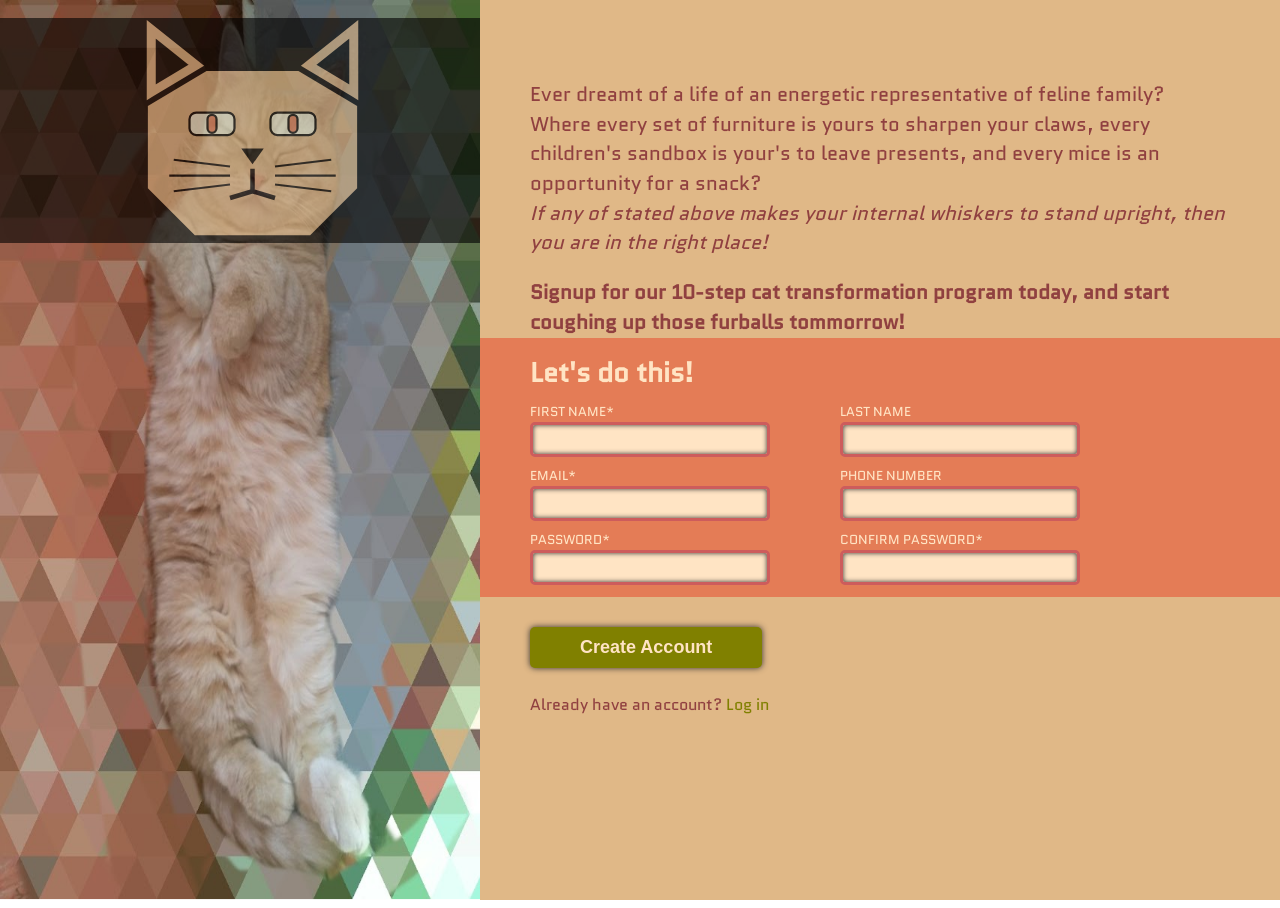
==== index.html @ 719091dd "Modify Logo placement to fit background image" ====
<!DOCTYPE html>
<html lang="en">
<head>
    <meta charset="UTF-8">
    <meta name="viewport" content="width=device-width, initial-scale=1.0">
    <title>Form A Cat</title>
    <link rel="stylesheet" href="styles.css">
    <script type="module" src="script.js"></script>
</head>
<body>
    <div class="left">
        <img src="media/images/SLEEP.png" alt="An image of a beautiful orange cat peacefully sleeping in a bed">
        <div class="logo">
            <h1>FORM -</h1>
            <svg class="cat" viewBox="0 0 100 100">
                <polygon points=
                "
                    25,95                       
                    75,95
                    95,75
                    95,40
                    70,25
                    30,25
                     5,40
                     5,75 
                "
                fill="#e0b887" stroke="#e0b887" stroke-width="3"/>
                <polygon points=
                "
                    95,33
                    75,21 
                    95,5
                "
                fill="none" stroke="#e0b887" stroke-width="4"/>
                <polygon points=
                "
                    5,33
                    25,21 
                    5,5
                "
                fill="none" stroke="#e0b887" stroke-width="4"/>
                <rect class="eye right" x="22" y="42" fill="#f5f5dc" stroke="#000" stroke-width="1" width="20" height="10" rx="3" />
                <rect class="eye left" x="58" y="42" fill="#f5f5dc" stroke="#000" stroke-width="1" width="20" height="10" rx="3" />
                <rect class="iris right" x="30" y="43" fill="#e47c56" stroke="#000" stroke-width="1" width="4" height="8" rx="2" />
                <rect class="iris left" x="66" y="43" fill="#e47c56" stroke="#000" stroke-width="1" width="4" height="8" rx="2" />
                <polygon points=
                "
                    50,65
                    45,58
                    55,58
                "/>
                <path d=
                "
                    M50 67
                    V77
                    L40 80
                    M50 77
                    L60 80
                " fill="none" stroke="black" stroke-width="2"/>
                <line x1="40" y1="66" x2="15" y2="63" stroke="black" stroke-width="1"/>
                <line x1="40" y1="70" x2="13" y2="70" stroke="black" stroke-width="1"/>
                <line x1="40" y1="74" x2="15" y2="77" stroke="black" stroke-width="1"/>
                <line x1="60" y1="66" x2="85" y2="63" stroke="black" stroke-width="1"/>
                <line x1="60" y1="70" x2="87" y2="70" stroke="black" stroke-width="1"/>
                <line x1="60" y1="74" x2="85" y2="77" stroke="black" stroke-width="1"/>

            </svg>
            <h1>- CAT</h1>
        </div>
    </div>
    <main class="right">
        <div class="description">
            <p>Ever dreamt of a life of an energetic representative of feline family?</p>
            <p>Where every set of furniture is yours to sharpen your claws, every children's sandbox is your's to leave presents, and every mice is an opportunity for a snack?<p>
            <p class="conclusion">If any of stated above makes your internal whiskers to stand upright, then you are in the right place!</p>
            
            <p class="call-to-action">Signup for our 10-step cat transformation program today, and start coughing up those furballs tommorrow!</p>
        </div>
        <section class="sign-up">
            <h2>Let's do this!</h2>
            <form id="sign-up-form" action="#" method="get">
                <ul class="column">
                    <li class="row">
                        <label for="first-name">FIRST NAME</label>
                        <input type="text" name="first-name" id="first-name" required>
                    </li>
                    <li class="row">
                        <label for="email">EMAIL</label>
                        <input type="email" name="email" id="email" required>
                    </li>
                    <li class="row">
                        <label for="password">PASSWORD</label>
                        <input type="password" name="password" id="password" required>
                    </li>
                </ul>
                <ul class="column">
                    <li class="row">
                        <label for="last-name">LAST NAME</label>
                        <input type="text" name="last-name" id="last-name">
                    </li>
                    <li class="row">
                        <label for="phone">PHONE NUMBER</label>
                        <input type="tel" name="phone" id="phone">
                    </li>
                    <li class="row">
                        <label for="password-confirm">CONFIRM PASSWORD</label>
                        <input type="password" name="password-confirm" id="password-confirm" required>
                    </li>
                </ul>
            </form>
        </section>
        <div class="control">
            <button type="submit" form="sign-up-form">Create Account</button>
            <p>
                Already have an account?
                <a href="http://" target="_blank" rel="noopener noreferrer">Log in</a>
            </p> 
        </div>
    </main>  
</body>
</html>
---- styles.css ----
@font-face
{
    font-family: "Bitcount";
    src:    url("/media/fonts/Bitcount.woff2") format("woff2"),
            url("/media/fonts/Bitcount.woff") format("woff"),
            url("/media/fonts/Bitcount.ttf") format("ttf");
    font-weight: normal;
    font-style: normal;
    font-display: swap;
}

@font-face
{
    font-family: "Quantico";
    src:    url("/media/fonts/Quantico.woff2") format("woff2"),
            url("/media/fonts/Quantico.woff") format("woff"),
            url("/media/fonts/Quantico.ttf") format("ttf");
    font-weight: normal;
    font-style: normal;
    font-display: swap;
}

:root
{
    --font-header: "Bitcount", "Roboto", "Arial", sans-serif;
    --font-regular: "Quantico", sans-serif;

    --bg-color-logo: #000;
    --bg-color-primary: #e0b887;
    --bg-color-secondary: #e47c56;
    --bg-color-secondary-dim: indianred;
    --bg-color-secondary-bright: #e49156;
    --bg-color-error: #e08787;

    --bg-color-button: olive;
    --bg-color-button-hover: rgb(161, 161, 1);
    --bg-color-button-active: rgb(88, 88, 1);

    --shadow-color: #323131;
    
    --font-color-primary: indianred;
    --font-color-primary-dim: rgb(144, 64, 64);
    --font-color-secondary: bisque;
    --font-color-secondary-dim: rgb(232, 208, 178);
    --font-color-secondary-bright: rgb(255, 255, 255);
    --font-color-error: rgb(81, 1, 1);
    --font-color-correct: rgb(132, 175, 81);

    box-sizing: border-box;
    font-family: var(--font-regular);
    font-size: 18px;
    line-height: 1.5;
}

*,
*::before,
*::after
{
    box-sizing: inherit;
    margin: 0;
    padding: 0;
    /* outline: 1px solid red; */
}

body
{
    height: 100vh;

    display: flex;
}

.left
{
    flex: 1 1 35%;
    background-color: var(--bg-color-primary);
    position: relative;
}

.left img
{
    width: 100%;
    height: 100%;
}

.logo
{
    padding-left:25px;
    width:100%;
    height:25%;
    position:absolute;  
    top: 2%;
    background-color: var(--bg-color-logo);
    opacity: 60%;
    display: flex;
    justify-content: center;
    align-items: center;
    gap: 30px;
}

.logo h1
{
    color: var(--font-color-primary);
    font-family: var(--font-header);
    font-size: 3rem;
}

.cat
{
    height: 100%;
}

.right
{
    flex: 1 1 60%;
    background-color: var(--bg-color-primary);
    display: flex;
    flex-direction: column;
}

.right > *
{
    padding-left: 50px;
}

.description,
.control
{
    flex: 1 1 35%;
}

.description
{
    padding-top: 80px;
    padding-right: 50px;
    font-size: 1.1rem;
    color: var(--font-color-primary-dim);
}

.description .conclusion
{
    font-style: italic;
}

.description .call-to-action
{
    margin-top: 20px;
    font-weight: bold;
}

.right .sign-up
{
    flex: 1 1 30%;
    padding-top: 15px;
    background-color: var(--bg-color-secondary);
    display: flex;
    flex-direction: column;
}

.sign-up h2
{
    font-size: 1.5rem;
    color: var(--font-color-secondary);
    padding: 0;
}

.sign-up form
{
    display: flex;
    justify-content: start;
    gap: 70px;
}

form .row
{
    text-decoration: none;
    display: flex;
    flex-direction: column;
}

form input
{
    width: 240px;
    font-size: 1.1rem;
    padding: 3px;
    border: 3px solid var(--font-color-primary);
    border-radius: 5px;
    background-color: var(--font-color-secondary);
    color: var(--font-color-primary);
    box-shadow: inset 0 0 5px var(--shadow-color);
}
form input:user-invalid
{
    box-shadow: 0 0 10px var(--font-color-error);
    background-color: var(--bg-color-error);
    color: var(--font-color-error);
}
form input:focus
{
    outline: 1px solid var(--font-color-primary);
    background-color: var(--bg-color-primary);
    color: var(--font-color-primary-dim);
}

label:has(+ input:required)::after
{
    content: "*";
}
label:has(+ input:user-invalid)
{
    color: var(--font-color-error);
}

form label
{
    font-size: 0.7rem;
    margin-top: 10px;
    color: var(--font-color-secondary);
}

.control
{
    padding-top: 30px;
    display: flex;
    align-items:start;  
    flex-direction: column;
    gap: 25px;
}

.control button
{
    padding: 10px 50px;
    font-size: 1rem;
    font-weight: bold;
    background-color: var(--bg-color-button);
    color: var(--font-color-secondary);
    border: none;
    border-radius: 5px;
    box-shadow: 0 0 6px var(--shadow-color);
}

.control button:hover
{
    background-color: var(--bg-color-button-hover);
    box-shadow: 0 0 9px var(--shadow-color);
    color: var(--font-color-secondary-bright);
}
.control button:active
{
    background-color: var(--bg-color-button-active);
    color: var(--font-color-secondary-dim);
    box-shadow: 0 0 3px var(--shadow-color);
}

.control p
{
    font-size: 0.9rem;
    color: var(--font-color-primary-dim)
}

.control a
{
    text-decoration: none;
    color: var(--bg-color-button);
}
.control a:hover
{
    color: var(--bg-color-button-hover);
}
.control a:active
{
    color: var(--bg-color-button-active);
}

@media(max-width: 1450px)
{
    .logo h1
    {
        display: none;
    }
}
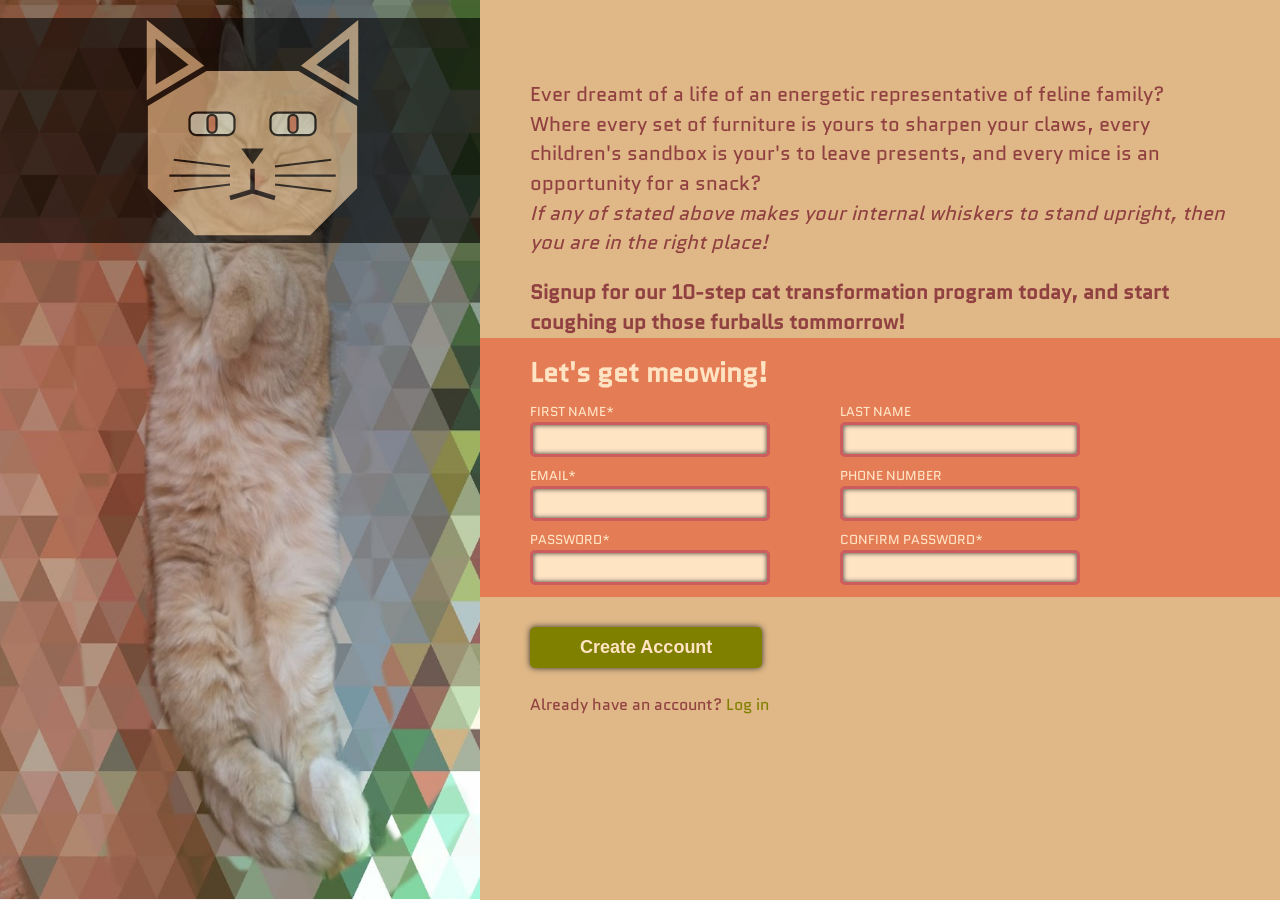
==== commit b82c6779: "Divide logic into a dedicated script files" ====
--- a/index.html
+++ b/index.html
@@ -5,7 +5,8 @@
     <meta name="viewport" content="width=device-width, initial-scale=1.0">
     <title>Form A Cat</title>
     <link rel="stylesheet" href="styles.css">
-    <script type="module" src="script.js"></script>
+    <script type="module" src="scripts/eye-movement.js"></script>
+    <script type="module" src="scripts/pwd-validation.js"></script>
 </head>
 <body>
     <div class="left">
@@ -77,12 +78,12 @@
             <p class="call-to-action">Signup for our 10-step cat transformation program today, and start coughing up those furballs tommorrow!</p>
         </div>
         <section class="sign-up">
-            <h2>Let's do this!</h2>
+            <h2>Let's get meowing!</h2>
             <form id="sign-up-form" action="#" method="get">
                 <ul class="column">
                     <li class="row">
                         <label for="first-name">FIRST NAME</label>
-                        <input type="text" name="first-name" id="first-name" required>
+                        <input type="text" name="first-name" id="first-name" minlength="2" required>
                     </li>
                     <li class="row">
                         <label for="email">EMAIL</label>
@@ -90,17 +91,17 @@
                     </li>
                     <li class="row">
                         <label for="password">PASSWORD</label>
-                        <input type="password" name="password" id="password" required>
+                        <input type="password" name="password" id="password" minlength="6" required>
                     </li>
                 </ul>
                 <ul class="column">
                     <li class="row">
                         <label for="last-name">LAST NAME</label>
-                        <input type="text" name="last-name" id="last-name">
+                        <input type="text" name="last-name" id="last-name" minlength="2">
                     </li>
                     <li class="row">
                         <label for="phone">PHONE NUMBER</label>
-                        <input type="tel" name="phone" id="phone">
+                        <input type="tel" name="phone" id="phone" pattern="\+?[0-9-]+">
                     </li>
                     <li class="row">
                         <label for="password-confirm">CONFIRM PASSWORD</label>
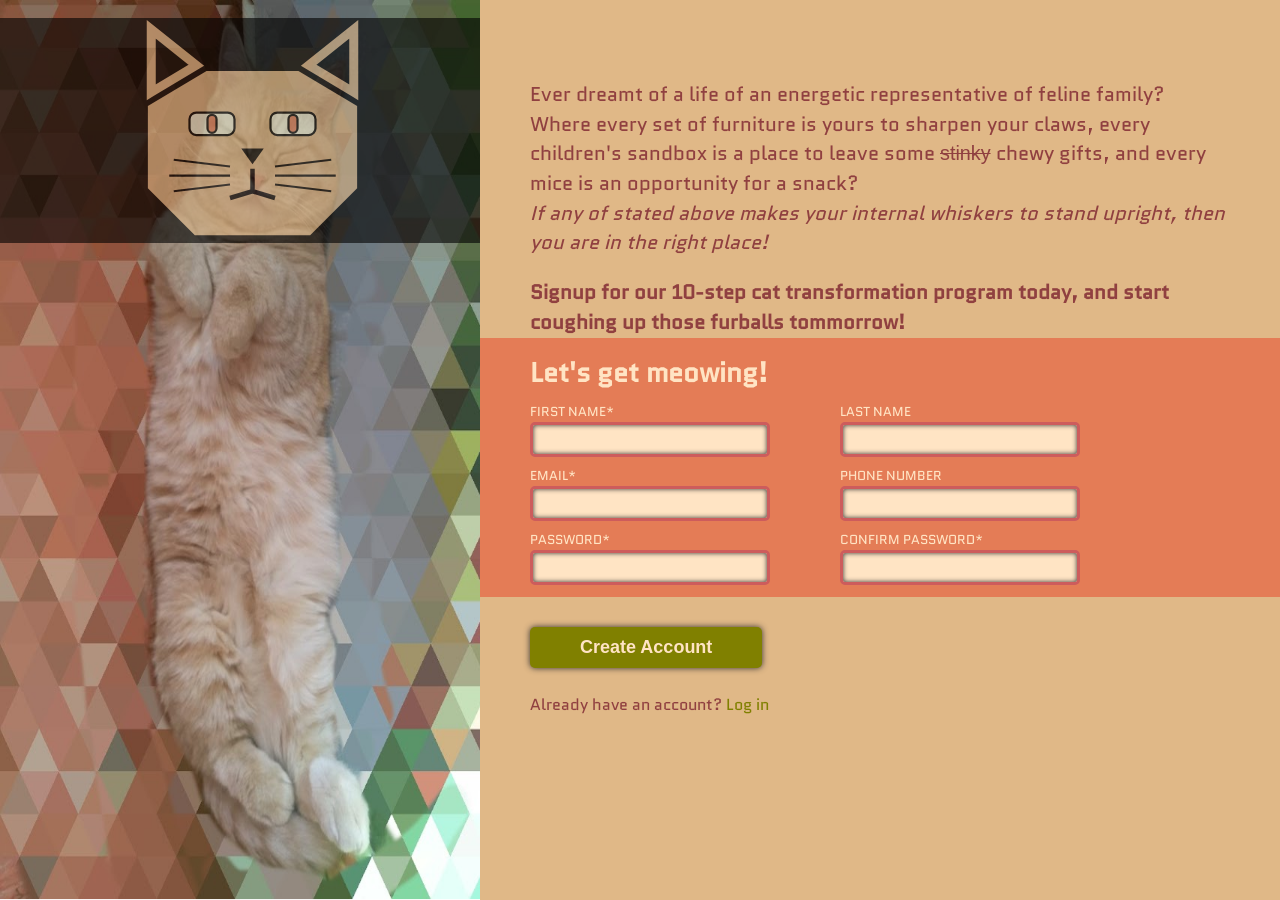
==== commit d6bc4ec4: "Add login page link" ====
--- a/index.html
+++ b/index.html
@@ -5,11 +5,11 @@
     <meta name="viewport" content="width=device-width, initial-scale=1.0">
     <title>Form A Cat</title>
     <link rel="stylesheet" href="styles.css">
-    <script type="module" src="scripts/eye-movement.js"></script>
+    <script type="module" src="scripts/eye-logic.js"></script>
     <script type="module" src="scripts/pwd-validation.js"></script>
 </head>
 <body>
-    <div class="left">
+    <div class="left-side">
         <img src="media/images/SLEEP.png" alt="An image of a beautiful orange cat peacefully sleeping in a bed">
         <div class="logo">
             <h1>FORM -</h1>
@@ -69,17 +69,73 @@
             <h1>- CAT</h1>
         </div>
     </div>
-    <main class="right">
+    <main class="right-side">
+        <div class="logo">
+            <svg class="cat" viewBox="0 0 100 100">
+                <polygon points=
+                "
+                    25,95                       
+                    75,95
+                    95,75
+                    95,40
+                    70,25
+                    30,25
+                     5,40
+                     5,75 
+                "
+                fill="#e0b887" stroke="#e0b887" stroke-width="3"/>
+                <polygon points=
+                "
+                    95,33
+                    75,21 
+                    95,5
+                "
+                fill="none" stroke="#e0b887" stroke-width="4"/>
+                <polygon points=
+                "
+                    5,33
+                    25,21 
+                    5,5
+                "
+                fill="none" stroke="#e0b887" stroke-width="4"/>
+                <rect class="eye right" x="22" y="42" fill="#f5f5dc" stroke="#000" stroke-width="1" width="20" height="10" rx="3" />
+                <rect class="eye left" x="58" y="42" fill="#f5f5dc" stroke="#000" stroke-width="1" width="20" height="10" rx="3" />
+                <rect class="iris right" x="30" y="43" fill="#e47c56" stroke="#000" stroke-width="1" width="4" height="8" rx="2" />
+                <rect class="iris left" x="66" y="43" fill="#e47c56" stroke="#000" stroke-width="1" width="4" height="8" rx="2" />
+                <polygon points=
+                "
+                    50,65
+                    45,58
+                    55,58
+                "/>
+                <path d=
+                "
+                    M50 67
+                    V77
+                    L40 80
+                    M50 77
+                    L60 80
+                " fill="none" stroke="black" stroke-width="2"/>
+                <line x1="40" y1="66" x2="15" y2="63" stroke="black" stroke-width="1"/>
+                <line x1="40" y1="70" x2="13" y2="70" stroke="black" stroke-width="1"/>
+                <line x1="40" y1="74" x2="15" y2="77" stroke="black" stroke-width="1"/>
+                <line x1="60" y1="66" x2="85" y2="63" stroke="black" stroke-width="1"/>
+                <line x1="60" y1="70" x2="87" y2="70" stroke="black" stroke-width="1"/>
+                <line x1="60" y1="74" x2="85" y2="77" stroke="black" stroke-width="1"/>
+
+            </svg>
+            <h1>FORM-A-CAT</h1>
+        </div>
         <div class="description">
             <p>Ever dreamt of a life of an energetic representative of feline family?</p>
-            <p>Where every set of furniture is yours to sharpen your claws, every children's sandbox is your's to leave presents, and every mice is an opportunity for a snack?<p>
+            <p>Where every set of furniture is yours to sharpen your claws, every children's sandbox is a place to leave some <span class="redacted">stinky</span> chewy gifts, and every mice is an opportunity for a snack?<p>
             <p class="conclusion">If any of stated above makes your internal whiskers to stand upright, then you are in the right place!</p>
             
             <p class="call-to-action">Signup for our 10-step cat transformation program today, and start coughing up those furballs tommorrow!</p>
         </div>
         <section class="sign-up">
             <h2>Let's get meowing!</h2>
-            <form id="sign-up-form" action="#" method="get">
+            <form id="sign-up-form" action="#" method="get" autocomplete="off">
                 <ul class="column">
                     <li class="row">
                         <label for="first-name">FIRST NAME</label>
@@ -101,7 +157,7 @@
                     </li>
                     <li class="row">
                         <label for="phone">PHONE NUMBER</label>
-                        <input type="tel" name="phone" id="phone" pattern="\+?[0-9-]+">
+                        <input type="tel" name="phone" id="phone" pattern="\+?[0-9]+">
                     </li>
                     <li class="row">
                         <label for="password-confirm">CONFIRM PASSWORD</label>
@@ -114,7 +170,7 @@
             <button type="submit" form="sign-up-form">Create Account</button>
             <p>
                 Already have an account?
-                <a href="http://" target="_blank" rel="noopener noreferrer">Log in</a>
+                <a href="https://vortexriker.github.io/boris-landing-page" rel="noopener noreferrer">Log in</a>
             </p> 
         </div>
     </main>  
--- a/styles.css
+++ b/styles.css
@@ -59,48 +59,62 @@
     box-sizing: inherit;
     margin: 0;
     padding: 0;
-    /* outline: 1px solid red; */
 }
 
 body
 {
     height: 100vh;
-
-    display: flex;
-}
-
-.left
+    display: flex;
+    background-color: var(--bg-color-primary);
+}
+
+.redacted
+{
+    font-family: sans-serif; 
+    text-decoration: line-through;
+}
+.left-side
 {
     flex: 1 1 35%;
     background-color: var(--bg-color-primary);
     position: relative;
 }
 
-.left img
-{
+.left-side img
+{
+    display: block;
     width: 100%;
     height: 100%;
 }
 
 .logo
 {
-    padding-left:25px;
-    width:100%;
-    height:25%;
-    position:absolute;  
+    position: absolute;  
     top: 2%;
     background-color: var(--bg-color-logo);
     opacity: 60%;
     display: flex;
-    justify-content: center;
     align-items: center;
     gap: 30px;
 }
 
+.left-side .logo
+{
+    justify-content: center;
+
+    padding-left:25px;
+    width:100%;
+    height:25%; 
+}
+
 .logo h1
 {
     color: var(--font-color-primary);
-    font-family: var(--font-header);
+    font-family: var(--font-header);   
+}
+
+.left-side .logo h1
+{
     font-size: 3rem;
 }
 
@@ -109,17 +123,33 @@
     height: 100%;
 }
 
-.right
-{
+.right-side
+{
+    position: relative;
     flex: 1 1 60%;
     background-color: var(--bg-color-primary);
     display: flex;
     flex-direction: column;
 }
 
-.right > *
+.right-side > *
 {
     padding-left: 50px;
+}
+
+.right-side .logo
+{
+    display: none;
+    width: 100%;
+    height: 7%;
+    position: absolute;
+    top: 1%;
+}
+
+.right-side .logo h1
+{
+    padding-top: 10px;
+    font-size: 2rem;
 }
 
 .description,
@@ -147,7 +177,7 @@
     font-weight: bold;
 }
 
-.right .sign-up
+.right-side .sign-up
 {
     flex: 1 1 30%;
     padding-top: 15px;
@@ -271,10 +301,21 @@
     color: var(--bg-color-button-active);
 }
 
-@media(max-width: 1450px)
-{
-    .logo h1
+@media(max-width: 1780px)
+{
+    .left-side .logo h1
     {
         display: none;
     }
+}
+@media(max-width: 1200px)
+{
+    .left-side
+    {
+        display: none;
+    }
+    .right-side .logo
+    {
+        display: flex;
+    }
 }
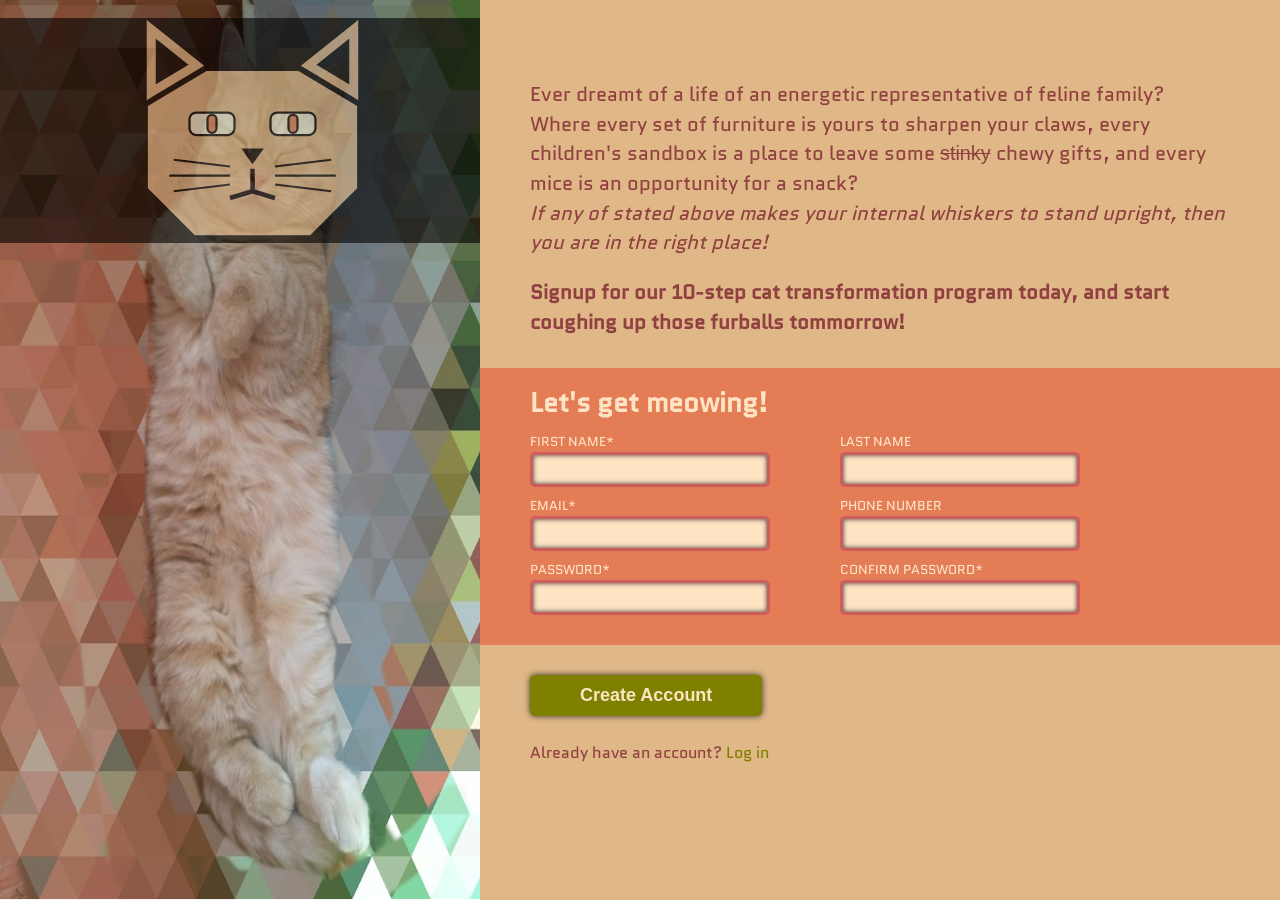
==== commit a6ac70f4: "update SVG" ====
--- a/index.html
+++ b/index.html
@@ -13,7 +13,7 @@
         <img src="media/images/SLEEP.png" alt="An image of a beautiful orange cat peacefully sleeping in a bed">
         <div class="logo">
             <h1>FORM -</h1>
-            <svg class="cat" viewBox="0 0 100 100">
+            <svg class="cat" xmlns="http://www.w3.org/2000/svg" viewBox="0 0 100 100">
                 <polygon points=
                 "
                     25,95                       
@@ -71,7 +71,7 @@
     </div>
     <main class="right-side">
         <div class="logo">
-            <svg class="cat" viewBox="0 0 100 100">
+            <svg class="cat" xmlns="http://www.w3.org/2000/svg" viewBox="0 0 100 100">
                 <polygon points=
                 "
                     25,95                       
@@ -122,7 +122,6 @@
                 <line x1="60" y1="66" x2="85" y2="63" stroke="black" stroke-width="1"/>
                 <line x1="60" y1="70" x2="87" y2="70" stroke="black" stroke-width="1"/>
                 <line x1="60" y1="74" x2="85" y2="77" stroke="black" stroke-width="1"/>
-
             </svg>
             <h1>FORM-A-CAT</h1>
         </div>
@@ -135,7 +134,7 @@
         </div>
         <section class="sign-up">
             <h2>Let's get meowing!</h2>
-            <form id="sign-up-form" action="#" method="get" autocomplete="off">
+            <form id="sign-up-form" action="./confirmation.html" method="get" autocomplete="off">
                 <ul class="column">
                     <li class="row">
                         <label for="first-name">FIRST NAME</label>
--- a/styles.css
+++ b/styles.css
@@ -26,6 +26,7 @@
     --font-regular: "Quantico", sans-serif;
 
     --bg-color-logo: #000;
+    --bg-transparent-color-logo: rgba(0, 0, 0, 0.75);
     --bg-color-primary: #e0b887;
     --bg-color-secondary: #e47c56;
     --bg-color-secondary-dim: indianred;
@@ -61,11 +62,41 @@
     padding: 0;
 }
 
+img
+{
+    display: block;
+}
+
 body
 {
     height: 100vh;
     display: flex;
     background-color: var(--bg-color-primary);
+}
+
+body.confirmation-page
+{
+    justify-content: center;
+    align-items:center;
+}
+
+.message
+{
+    min-width: 50%;
+    min-height: 70%;
+    display:flex;
+    flex-direction: column;
+    border-radius: 15px;
+    background: var(--bg-transparent-color-logo);
+    padding: 15px
+}
+
+.message img
+{
+    width: 50%;
+    height: 70%;
+    border: 3px solid var(--font-color-primary);
+    border-radius: 50%;
 }
 
 .redacted
@@ -82,7 +113,6 @@
 
 .left-side img
 {
-    display: block;
     width: 100%;
     height: 100%;
 }
@@ -91,11 +121,16 @@
 {
     position: absolute;  
     top: 2%;
+    display: flex;
     background-color: var(--bg-color-logo);
     opacity: 60%;
-    display: flex;
+}
+
+.logo,
+.message
+{
     align-items: center;
-    gap: 30px;
+    gap: 5px;
 }
 
 .left-side .logo
@@ -107,15 +142,24 @@
     height:25%; 
 }
 
-.logo h1
+.logo h1,
+.message h1
 {
     color: var(--font-color-primary);
     font-family: var(--font-header);   
 }
 
-.left-side .logo h1
+.left-side .logo h1,
+.message h1
 {
     font-size: 3rem;
+}
+
+.message p
+{
+    color: var(--font-color-primary);
+    font-family: var(--font-regular);
+    font-size: 2rem;
 }
 
 .cat
@@ -164,6 +208,7 @@
     padding-right: 50px;
     font-size: 1.1rem;
     color: var(--font-color-primary-dim);
+    padding-bottom: 30px;
 }
 
 .description .conclusion
@@ -184,6 +229,7 @@
     background-color: var(--bg-color-secondary);
     display: flex;
     flex-direction: column;
+    padding-bottom: 30px;
 }
 
 .sign-up h2
@@ -317,5 +363,6 @@
     .right-side .logo
     {
         display: flex;
+        gap: 30px;
     }
 }
